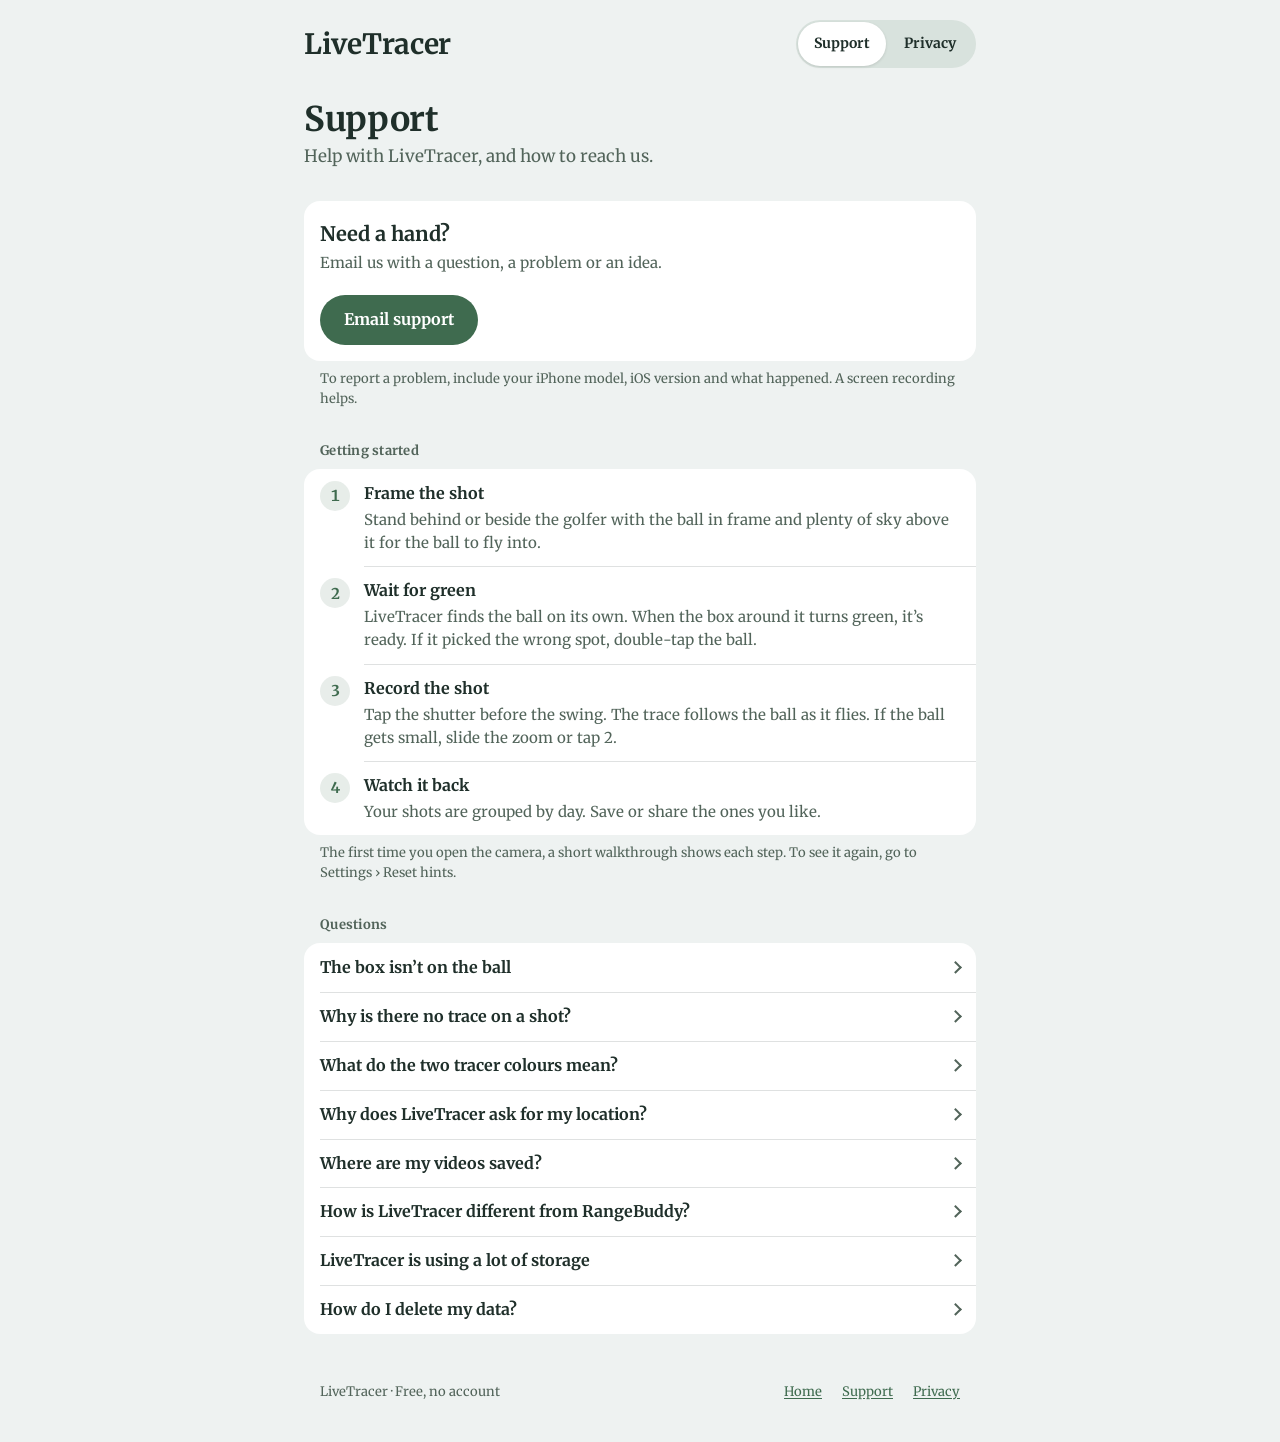
==== support/index.html @ 891c2f06 "[feature]: Add the LiveTracer site: home, support, privacy and get pages Co-Authored-By: Claude Opus" ====
<!doctype html>
<html lang="en">
<head>
<meta charset="utf-8">
<meta name="viewport" content="width=device-width, initial-scale=1, viewport-fit=cover">
<title>Support · LiveTracer</title>
<meta name="description" content="LiveTracer draws your golf shot’s flight as you film it on iPhone. Help, setup tips and how to reach us.">
<meta name="theme-color" content="#EEF2F1" media="(prefers-color-scheme: light)">
<meta name="theme-color" content="#1F2F2A" media="(prefers-color-scheme: dark)">
<link rel="stylesheet" href="../assets/site.css">
</head>
<body>
<a class="skip" href="#main">Skip to content</a>
<div class="page">
  <header class="banner">
    <a class="brand brand-text" href="../">LiveTracer</a>
    <nav class="segmented" aria-label="Pages">
      <a href="./" aria-current="page">Support</a>
      <a href="../privacy/">Privacy</a>
    </nav>
  </header>

  <main id="main">
    <h1 class="title">Support</h1>
    <p class="lede">Help with LiveTracer, and how to reach us.</p>

    <section aria-labelledby="contact-heading">
      <h2 class="visually-hidden" id="contact-heading">Contact</h2>
      <div class="group">
        <div class="hero">
          <div>
            <h3>Need a hand?</h3>
            <p>Email us with a question, a problem or an idea.</p>
          </div>
        </div>
        <div class="actions"><a class="button" href="mailto:keplee99@gmail.com?subject=LiveTracer%20support">Email support</a></div>
      </div>
      <p class="section-footer">To report a problem, include your iPhone model, iOS version and what happened. A screen recording helps.</p>
    </section>

    <section aria-labelledby="start-heading">
      <h2 class="section-header" id="start-heading">Getting started</h2>
      <ol class="group has-icons">
        <li class="row">
          <span class="step-number" aria-hidden="true">1</span>
          <div class="row-body"><p class="row-title">Frame the shot</p><p class="row-text">Stand behind or beside the golfer with the ball in frame and plenty of sky above it for the ball to fly into.</p></div>
        </li>
        <li class="row">
          <span class="step-number" aria-hidden="true">2</span>
          <div class="row-body"><p class="row-title">Wait for green</p><p class="row-text">LiveTracer finds the ball on its own. When the box around it turns green, it’s ready. If it picked the wrong spot, double-tap the ball.</p></div>
        </li>
        <li class="row">
          <span class="step-number" aria-hidden="true">3</span>
          <div class="row-body"><p class="row-title">Record the shot</p><p class="row-text">Tap the shutter before the swing. The trace follows the ball as it flies. If the ball gets small, slide the zoom or tap 2.</p></div>
        </li>
        <li class="row">
          <span class="step-number" aria-hidden="true">4</span>
          <div class="row-body"><p class="row-title">Watch it back</p><p class="row-text">Your shots are grouped by day. Save or share the ones you like.</p></div>
        </li>
      </ol>
      <p class="section-footer">The first time you open the camera, a short walkthrough shows each step. To see it again, go to Settings › Reset hints.</p>
    </section>

    <section aria-labelledby="faq-heading">
      <h2 class="section-header" id="faq-heading">Questions</h2>
      <div class="group">
        <details class="row">
          <summary>The box isn’t on the ball</summary>
          <div class="answer"><p>Double-tap the ball to move the box there. Tap reset to let LiveTracer search on its own again.</p></div>
        </details>
        <details class="row">
          <summary>Why is there no trace on a shot?</summary>
          <div class="answer"><p>The tracer needs to see the ball leave. Wait for the green box before the swing, keep the ball in frame, and avoid filming straight into the sun. Zooming in helps when the ball is far away.</p></div>
        </details>
        <details class="row">
          <summary>What do the two tracer colours mean?</summary>
          <div class="answer"><p><span class="swatch tracer" aria-hidden="true"></span>The tracer colour is where LiveTracer saw the ball.</p><p><span class="swatch projected" aria-hidden="true"></span>Yellow is the projected rest of the flight, estimated from what it saw.</p></div>
        </details>
        <details class="row">
          <summary>Why does LiveTracer ask for my location?</summary>
          <div class="answer"><p>To label each day’s shots with the course or town you were at. It’s optional: say no and your shots simply have no place name. See <a href="../privacy/">Privacy</a>.</p></div>
        </details>
        <details class="row">
          <summary>Where are my videos saved?</summary>
          <div class="answer"><p>In LiveTracer on your iPhone, grouped by day. To keep a copy somewhere else, share a shot or save it to Photos.</p></div>
        </details>
        <details class="row">
          <summary>How is LiveTracer different from RangeBuddy?</summary>
          <div class="answer"><p>LiveTracer is for filming one shot at a time and seeing its trace straight away. <a href="https://lkpklkk.github.io/RangeBuddy-site/">RangeBuddy</a> sits on a stand at the range and clips every swing of a practice session on its own.</p></div>
        </details>
        <details class="row">
          <summary>LiveTracer is using a lot of storage</summary>
          <div class="answer"><p>Videos take space. Delete shots you no longer need, after saving any you want to keep to Photos.</p></div>
        </details>
        <details class="row">
          <summary>How do I delete my data?</summary>
          <div class="answer"><p>Delete shots in the app, or delete LiveTracer from your iPhone to remove everything it stored.</p></div>
        </details>
      </div>
    </section>
  </main>

  <footer class="footer">
    <span>LiveTracer · Free, no account</span>
    <nav aria-label="Footer"><a href="../">Home</a><a href="./">Support</a><a href="../privacy/">Privacy</a></nav>
  </footer>
</div>
</body>
</html>
---- assets/site.css ----
/* LiveTracer site: the app's brand tokens (docs/architecture/brand.md, Original theme) laid out
   like native iOS grouped lists. Sizes are in rem so they follow the reader's text size; on iOS
   Safari `-apple-system-body` makes rem follow Dynamic Type. */

@font-face {
  font-family: "Merriweather";
  src: url("fonts/merriweather-400.woff2") format("woff2");
  font-weight: 400;
  font-style: normal;
  font-display: swap;
}
@font-face {
  font-family: "Merriweather";
  src: url("fonts/merriweather-700.woff2") format("woff2");
  font-weight: 700;
  font-style: normal;
  font-display: swap;
}

/* Brand colour jobs: action, text, secondary text, ground, surface, selection. */
:root {
  color-scheme: light dark;
  --action: #3F6B4F;
  --on-action: #FFFFFF;
  --sage: #8DB09A;
  --text: #1F2F2A;
  --secondary: #52645A;
  --ground: #EEF2F1;
  --surface: #FFFFFF;
  --selection: #B33A0A;
  --tracer: #F05A1A;
  --projected: #FFD60A;
  --separator: rgba(31, 47, 42, 0.14);
  --pill: rgba(63, 107, 79, 0.12);
  --radius-card: 1rem;
  --gutter: max(16px, env(safe-area-inset-left));
  --font: "Merriweather", Georgia, "Times New Roman", serif;
}
@media (prefers-color-scheme: dark) {
  :root:not([data-theme="light"]) {
    --action: #8DB99E;
    --on-action: #1F2F2A;
    --sage: #8DB99E;
    --text: #EEF2F1;
    --secondary: #B9C8BF;
    --ground: #1F2F2A;
    --surface: #293C33;
    --selection: #FF9B6B;
    --separator: rgba(238, 242, 241, 0.16);
    --pill: rgba(141, 185, 158, 0.16);
  }
}
:root[data-theme="dark"] {
  --action: #8DB99E;
  --on-action: #1F2F2A;
  --sage: #8DB99E;
  --text: #EEF2F1;
  --secondary: #B9C8BF;
  --ground: #1F2F2A;
  --surface: #293C33;
  --selection: #FF9B6B;
  --separator: rgba(238, 242, 241, 0.16);
  --pill: rgba(141, 185, 158, 0.16);
}
/* Increase Contrast: secondary text and separators move a step towards the text colour. */
@media (prefers-contrast: more) {
  :root { --secondary: var(--text); --separator: rgba(31, 47, 42, 0.4); }
  @media (prefers-color-scheme: dark) {
    :root:not([data-theme="light"]) { --separator: rgba(238, 242, 241, 0.45); }
  }
}

@supports (font: -apple-system-body) {
  html { font: -apple-system-body; }
}

*, *::before, *::after { box-sizing: border-box; }

body {
  margin: 0;
  background: var(--ground);
  color: var(--text);
  font-family: var(--font);
  font-size: 1rem;
  line-height: 1.55;
  -webkit-text-size-adjust: 100%;
  text-rendering: optimizeLegibility;
}

a { color: var(--action); text-underline-offset: 0.15em; }
a:hover { text-decoration-thickness: 2px; }
:focus-visible { outline: 3px solid var(--action); outline-offset: 2px; border-radius: 6px; }

.skip {
  position: absolute; left: -9999px; top: 0;
  background: var(--surface); color: var(--text); padding: 0.75rem 1rem;
}
.skip:focus { left: var(--gutter); top: 0.5rem; z-index: 2; }

.page {
  max-width: 44rem;
  margin: 0 auto;
  padding: max(1.25rem, env(safe-area-inset-top)) max(var(--gutter), env(safe-area-inset-right))
           max(2.5rem, env(safe-area-inset-bottom)) var(--gutter);
}

/* Banner: the app name in Merriweather (LiveTracer has no logo yet; brand guide). */
.banner { display: flex; flex-wrap: wrap; align-items: center; justify-content: space-between; gap: 1rem; }
.brand { display: inline-flex; align-items: flex-end; gap: 0.3rem; color: var(--text); text-decoration: none; }

/* A native segmented control, as links between the two pages. */
.segmented {
  display: inline-flex;
  padding: 2px;
  border-radius: 999px;
  background: var(--pill);
}
.segmented a {
  min-height: 44px;
  min-width: 5.5rem;
  padding: 0.5rem 1rem;
  display: inline-flex; align-items: center; justify-content: center;
  border-radius: 999px;
  color: var(--text);
  font-size: 0.875rem;
  font-weight: 700;
  text-decoration: none;
}
.segmented a[aria-current="page"] {
  background: var(--surface);
  box-shadow: 0 1px 3px rgba(0, 0, 0, 0.12);
}

/* Large title, like a navigation bar's. */
.title { margin: 2rem 0 0.25rem; font-size: 2.125rem; line-height: 1.15; font-weight: 700; letter-spacing: -0.01em; }
.lede { margin: 0 0 0.5rem; color: var(--secondary); font-size: 1.0625rem; }
.updated { margin: 0; color: var(--secondary); font-size: 0.8125rem; }

/* Inset grouped sections. */
section { margin-top: 2rem; }
.section-header {
  margin: 0 0 0.5rem;
  padding: 0 1rem;
  color: var(--secondary);
  font-size: 0.8125rem;
  font-weight: 700;
  letter-spacing: 0.02em;
}
.section-footer { margin: 0.5rem 0 0; padding: 0 1rem; color: var(--secondary); font-size: 0.8125rem; }
.group {
  margin: 0;
  padding: 0;
  list-style: none;
  background: var(--surface);
  border-radius: var(--radius-card);
  overflow: hidden;
}
.row {
  position: relative;
  display: flex;
  align-items: flex-start;
  gap: 0.875rem;
  min-height: 44px;
  padding: 0.75rem 1rem;
}
/* Separators inset to the text, as in iOS lists. */
.row + .row::before {
  content: "";
  position: absolute;
  top: 0; right: 0; left: var(--separator-inset, 1rem);
  border-top: 1px solid var(--separator);
}
.group.has-icons { --separator-inset: 3.75rem; }
.row-body { flex: 1 1 auto; min-width: 0; }
.row-title { margin: 0; font-weight: 700; }
.row-text { margin: 0.125rem 0 0; color: var(--secondary); font-size: 0.9375rem; }
.row-value { flex: none; color: var(--secondary); }
.row.summary { align-items: center; }

/* A rounded-square icon tile, like Settings rows. */
.tile {
  flex: none;
  width: 1.875rem; height: 1.875rem;
  margin-top: 0.1rem;
  border-radius: 0.5rem;
  display: grid; place-items: center;
  background: var(--action);
  color: var(--on-action);
}
.tile svg { width: 1.125rem; height: 1.125rem; }

.prose { padding: 1rem; }
.prose p { margin: 0; }
.prose p + p, .prose ul { margin-top: 0.75rem; }
.prose ul { padding-left: 1.25rem; margin-bottom: 0; }
.prose li + li { margin-top: 0.375rem; }

/* The highlight card that opens each page. */
.hero { padding: 1.25rem 1rem; display: flex; gap: 1rem; align-items: center; }
.hero h2, .hero h3 { margin: 0; font-size: 1.25rem; line-height: 1.3; }
.visually-hidden {
  position: absolute; width: 1px; height: 1px; overflow: hidden;
  clip: rect(0 0 0 0); clip-path: inset(50%); white-space: nowrap;
}
.hero p { margin: 0.25rem 0 0; color: var(--secondary); font-size: 0.9375rem; }

/* Disclosure rows for questions. */
details.row { display: block; padding: 0; }
details.row summary {
  list-style: none;
  cursor: pointer;
  display: flex; align-items: center; gap: 0.75rem;
  min-height: 44px;
  padding: 0.75rem 1rem;
  font-weight: 700;
}
details.row summary::-webkit-details-marker { display: none; }
details.row summary::after {
  content: "";
  flex: none;
  margin-left: auto;
  width: 0.55rem; height: 0.55rem;
  border-right: 2px solid var(--secondary);
  border-bottom: 2px solid var(--secondary);
  transform: rotate(-45deg);
  transition: transform 0.2s ease;
}
details.row[open] summary::after { transform: rotate(45deg); }
details.row .answer { padding: 0 1rem 1rem; color: var(--secondary); font-size: 0.9375rem; }
details.row .answer p { margin: 0; }
details.row .answer p + p { margin-top: 0.5rem; }

/* Numbered steps. */
.step-number {
  flex: none;
  width: 1.875rem; height: 1.875rem;
  border-radius: 999px;
  display: grid; place-items: center;
  background: var(--pill);
  color: var(--action);
  font-weight: 700;
  font-size: 0.9375rem;
  font-variant-numeric: tabular-nums;
}

/* The tracer's two colours, as in the export badge. */
.swatch { display: inline-block; width: 1rem; height: 0.25rem; border-radius: 2px; vertical-align: middle; margin-right: 0.35rem; }
.swatch.tracer { background: var(--tracer); }
.swatch.projected { background: var(--projected); }

/* The one primary action: a filled capsule. */
.button {
  display: inline-flex; align-items: center; justify-content: center; gap: 0.5rem;
  min-height: 50px;
  padding: 0.75rem 1.5rem;
  border-radius: 999px;
  background: var(--action);
  color: var(--on-action);
  font-weight: 700;
  text-decoration: none;
}
.button:hover { filter: brightness(1.06); text-decoration: none; }
.actions { padding: 0 1rem 1rem; }

.badge {
  display: inline-block;
  padding: 0.25rem 0.625rem;
  border-radius: 999px;
  background: var(--pill);
  color: var(--action);
  font-size: 0.8125rem;
  font-weight: 700;
}

.footer {
  margin-top: 3rem;
  padding: 0 1rem;
  color: var(--secondary);
  font-size: 0.8125rem;
  display: flex; flex-wrap: wrap; gap: 0.5rem 1.25rem; justify-content: space-between;
}
.footer nav { display: flex; gap: 1.25rem; }

@media (max-width: 30rem) {
  .title { font-size: 1.875rem; margin-top: 1.5rem; }
  .segmented { width: 100%; }
  .segmented a { flex: 1 1 0; min-width: 0; }
  .button { width: 100%; }
}

@media (prefers-reduced-motion: reduce) {
  details.row summary::after { transition: none; }
}

/* LiveTracer has no logo yet (brand.md): its name in Merriweather stands in for it. */
.brand-text { font-size: 1.75rem; font-weight: 700; line-height: 1; letter-spacing: -0.01em; padding: 0.4rem 0; }

/* App rows on the home page: a linked row with a chevron, like a navigation list. */
a.row { color: var(--text); text-decoration: none; align-items: center; }
a.row:hover .row-title { text-decoration: underline; text-underline-offset: 0.15em; }
a.row::after {
  content: "";
  flex: none;
  width: 0.5rem; height: 0.5rem;
  border-right: 2px solid var(--secondary);
  border-bottom: 2px solid var(--secondary);
  transform: rotate(-45deg);
}
.group.links { margin-top: 0.75rem; }
a.row .row-title, a.row .row-text { display: block; }
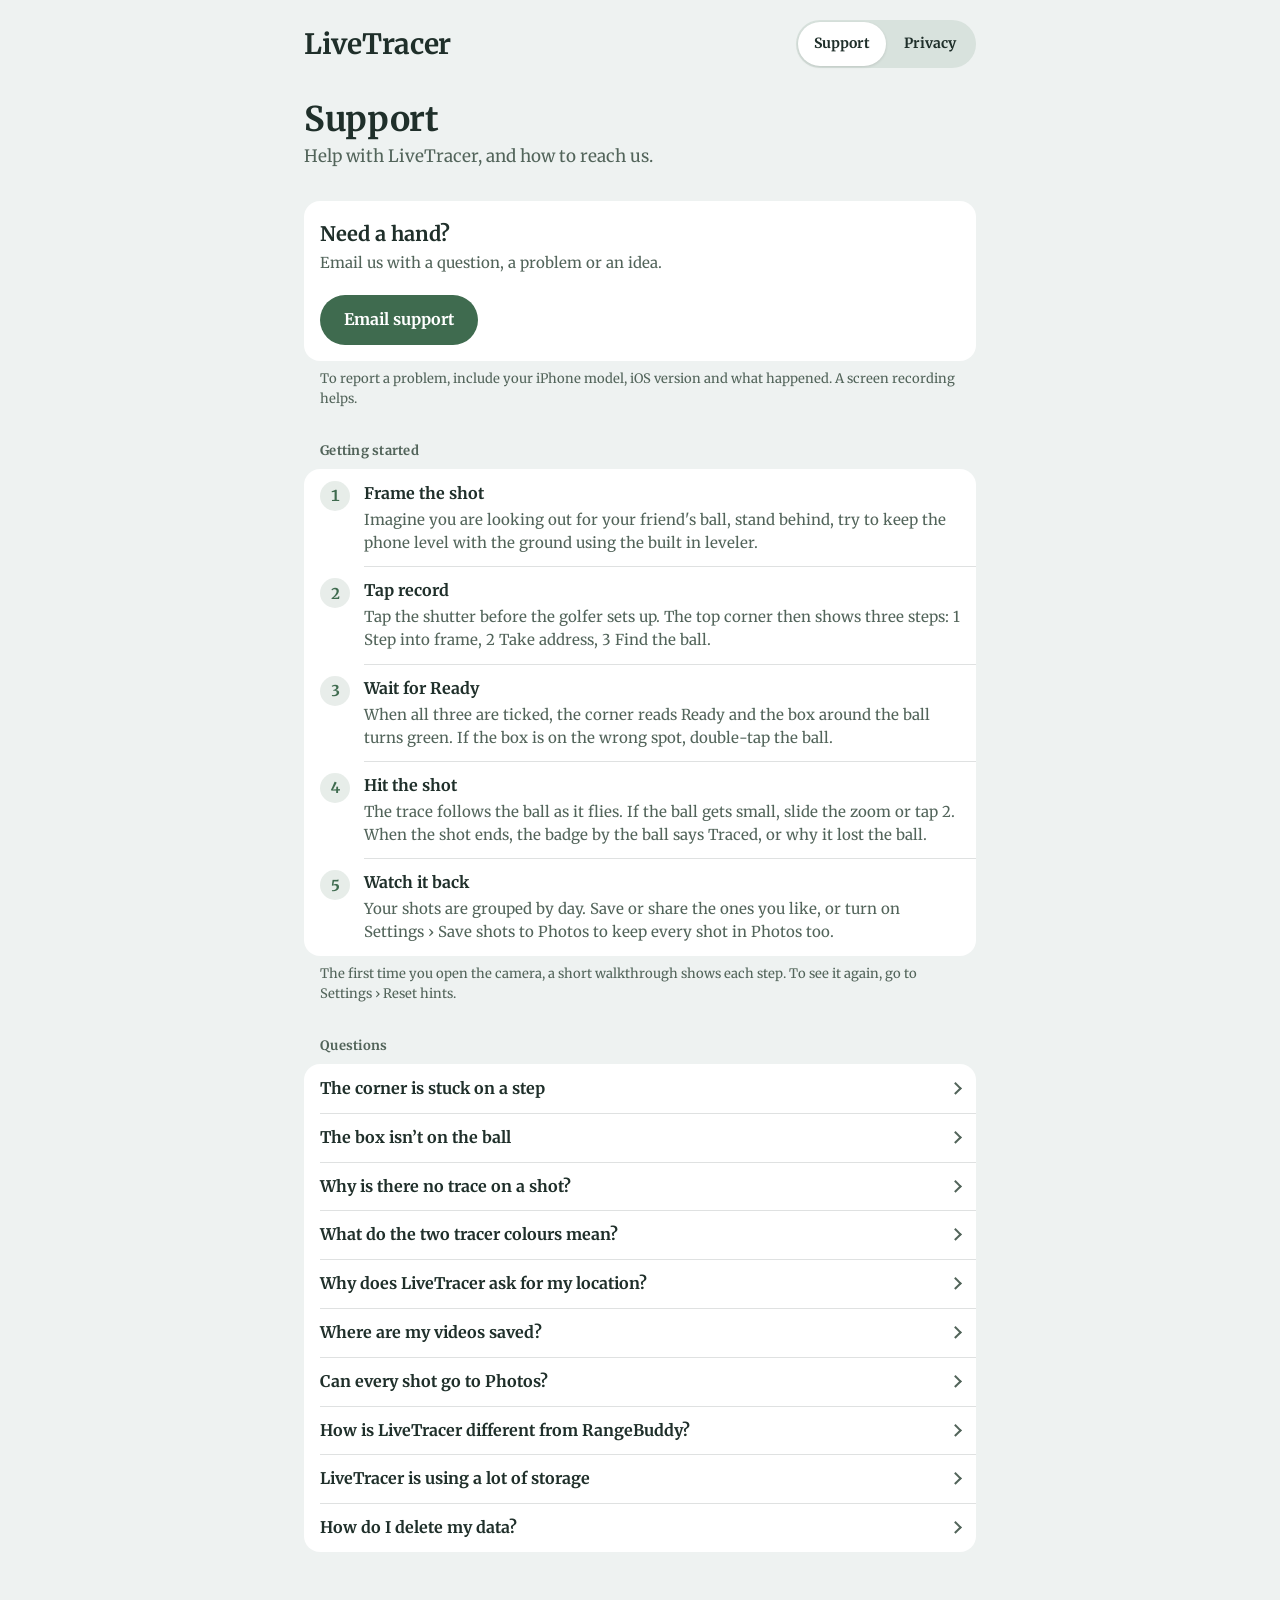
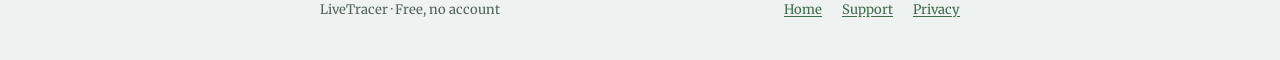
==== commit 2bfaccb9: "[feature]: Write Getting started and Questions from the app's FAQ file The support page's Getting st" ====
--- a/support/index.html
+++ b/support/index.html
@@ -38,24 +38,29 @@
       <p class="section-footer">To report a problem, include your iPhone model, iOS version and what happened. A screen recording helps.</p>
     </section>
 
+    <!-- faq:begin Apps/LiveTracer/LiveTracer/Support/faq.json (generated by Tools/Support/render_site_faq.py; edit the FAQ file, not this) -->
     <section aria-labelledby="start-heading">
       <h2 class="section-header" id="start-heading">Getting started</h2>
       <ol class="group has-icons">
         <li class="row">
           <span class="step-number" aria-hidden="true">1</span>
-          <div class="row-body"><p class="row-title">Frame the shot</p><p class="row-text">Stand behind or beside the golfer with the ball in frame and plenty of sky above it for the ball to fly into.</p></div>
+          <div class="row-body"><p class="row-title">Frame the shot</p><p class="row-text">Imagine you are looking out for your friend's ball, stand behind, try to keep the phone level with the ground using the built in leveler.</p></div>
         </li>
         <li class="row">
           <span class="step-number" aria-hidden="true">2</span>
-          <div class="row-body"><p class="row-title">Wait for green</p><p class="row-text">LiveTracer finds the ball on its own. When the box around it turns green, it’s ready. If it picked the wrong spot, double-tap the ball.</p></div>
+          <div class="row-body"><p class="row-title">Tap record</p><p class="row-text">Tap the shutter before the golfer sets up. The top corner then shows three steps: 1 Step into frame, 2 Take address, 3 Find the ball.</p></div>
         </li>
         <li class="row">
           <span class="step-number" aria-hidden="true">3</span>
-          <div class="row-body"><p class="row-title">Record the shot</p><p class="row-text">Tap the shutter before the swing. The trace follows the ball as it flies. If the ball gets small, slide the zoom or tap 2.</p></div>
+          <div class="row-body"><p class="row-title">Wait for Ready</p><p class="row-text">When all three are ticked, the corner reads Ready and the box around the ball turns green. If the box is on the wrong spot, double-tap the ball.</p></div>
         </li>
         <li class="row">
           <span class="step-number" aria-hidden="true">4</span>
-          <div class="row-body"><p class="row-title">Watch it back</p><p class="row-text">Your shots are grouped by day. Save or share the ones you like.</p></div>
+          <div class="row-body"><p class="row-title">Hit the shot</p><p class="row-text">The trace follows the ball as it flies. If the ball gets small, slide the zoom or tap 2. When the shot ends, the badge by the ball says Traced, or why it lost the ball.</p></div>
+        </li>
+        <li class="row">
+          <span class="step-number" aria-hidden="true">5</span>
+          <div class="row-body"><p class="row-title">Watch it back</p><p class="row-text">Your shots are grouped by day. Save or share the ones you like, or turn on Settings › Save shots to Photos to keep every shot in Photos too.</p></div>
         </li>
       </ol>
       <p class="section-footer">The first time you open the camera, a short walkthrough shows each step. To see it again, go to Settings › Reset hints.</p>
@@ -64,40 +69,49 @@
     <section aria-labelledby="faq-heading">
       <h2 class="section-header" id="faq-heading">Questions</h2>
       <div class="group">
-        <details class="row">
+        <details class="row" id="corner-stuck">
+          <summary>The corner is stuck on a step</summary>
+          <div class="answer"><p>Step into frame: get the golfer’s whole body in the picture. Take address: the golfer stands still over the ball for a moment. Find the ball: if LiveTracer doesn’t find it, double-tap the ball.</p></div>
+        </details>
+        <details class="row" id="box-not-on-ball">
           <summary>The box isn’t on the ball</summary>
           <div class="answer"><p>Double-tap the ball to move the box there. Tap reset to let LiveTracer search on its own again.</p></div>
         </details>
-        <details class="row">
+        <details class="row" id="no-trace">
           <summary>Why is there no trace on a shot?</summary>
-          <div class="answer"><p>The tracer needs to see the ball leave. Wait for the green box before the swing, keep the ball in frame, and avoid filming straight into the sun. Zooming in helps when the ball is far away.</p></div>
+          <div class="answer"><p>The tracer needs to see the ball leave. Wait for Ready and the green box before the swing, keep the ball in frame, and avoid filming straight into the sun. Zooming in helps when the ball is far away.</p><p>If the badge says Camera lost, the picture moved too fast or showed too little background to follow. Move the phone smoothly and keep some ground or trees in view.</p></div>
         </details>
-        <details class="row">
+        <details class="row" id="tracer-colours">
           <summary>What do the two tracer colours mean?</summary>
           <div class="answer"><p><span class="swatch tracer" aria-hidden="true"></span>The tracer colour is where LiveTracer saw the ball.</p><p><span class="swatch projected" aria-hidden="true"></span>Yellow is the projected rest of the flight, estimated from what it saw.</p></div>
         </details>
-        <details class="row">
+        <details class="row" id="location">
           <summary>Why does LiveTracer ask for my location?</summary>
           <div class="answer"><p>To label each day’s shots with the course or town you were at. It’s optional: say no and your shots simply have no place name. See <a href="../privacy/">Privacy</a>.</p></div>
         </details>
-        <details class="row">
+        <details class="row" id="videos-saved">
           <summary>Where are my videos saved?</summary>
           <div class="answer"><p>In LiveTracer on your iPhone, grouped by day. To keep a copy somewhere else, share a shot or save it to Photos.</p></div>
         </details>
-        <details class="row">
+        <details class="row" id="save-to-photos">
+          <summary>Can every shot go to Photos?</summary>
+          <div class="answer"><p>Yes. Turn on Settings › Save shots to Photos. Each shot is saved with its tracer as soon as it’s ready, and stays in LiveTracer too.</p></div>
+        </details>
+        <details class="row" id="vs-rangebuddy">
           <summary>How is LiveTracer different from RangeBuddy?</summary>
           <div class="answer"><p>LiveTracer is for filming one shot at a time and seeing its trace straight away. <a href="https://lkpklkk.github.io/RangeBuddy-site/">RangeBuddy</a> sits on a stand at the range and clips every swing of a practice session on its own.</p></div>
         </details>
-        <details class="row">
+        <details class="row" id="storage">
           <summary>LiveTracer is using a lot of storage</summary>
           <div class="answer"><p>Videos take space. Delete shots you no longer need, after saving any you want to keep to Photos.</p></div>
         </details>
-        <details class="row">
+        <details class="row" id="delete-data">
           <summary>How do I delete my data?</summary>
           <div class="answer"><p>Delete shots in the app, or delete LiveTracer from your iPhone to remove everything it stored.</p></div>
         </details>
       </div>
     </section>
+    <!-- faq:end -->
   </main>
 
   <footer class="footer">
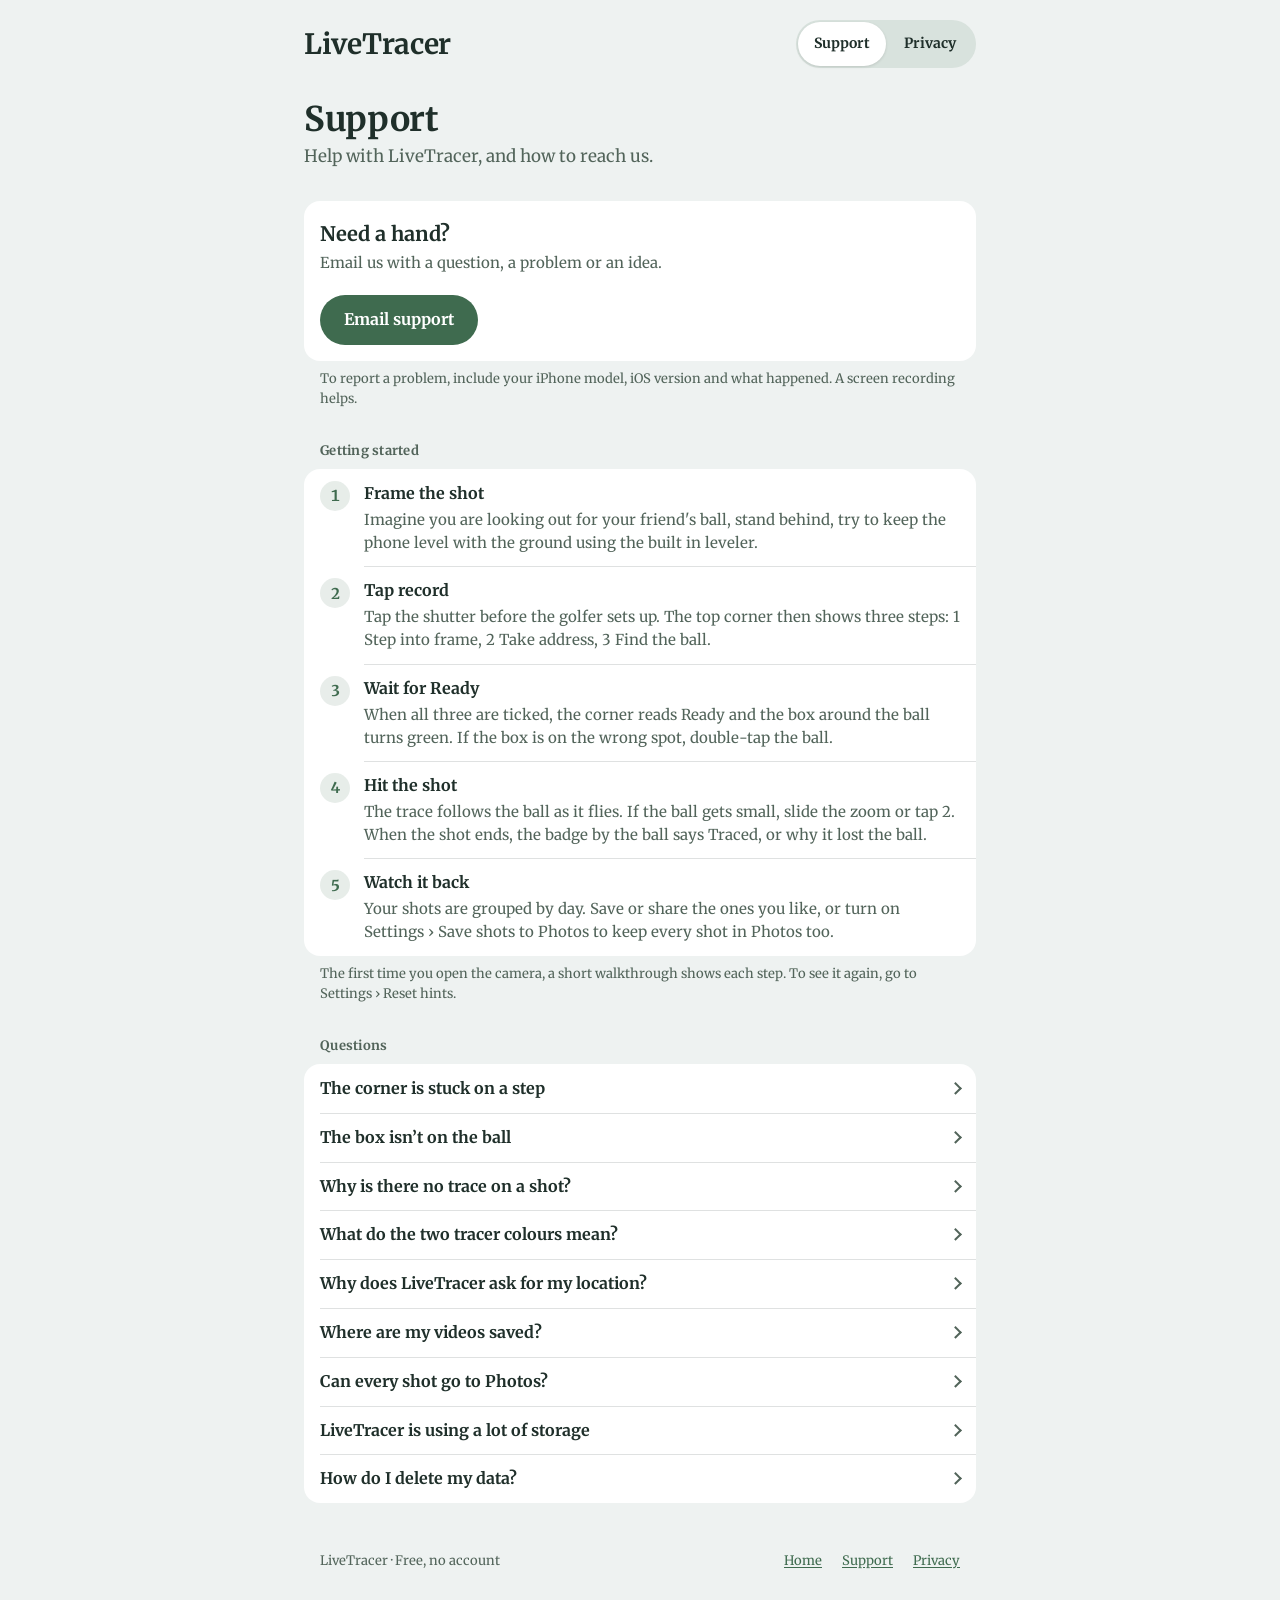
==== commit 9311a66f: "[feature]: Drop the RangeBuddy comparison from the LiveTracer FAQ Re-rendered from SimpleTracer's Su" ====
--- a/support/index.html
+++ b/support/index.html
@@ -97,10 +97,6 @@
           <summary>Can every shot go to Photos?</summary>
           <div class="answer"><p>Yes. Turn on Settings › Save shots to Photos. Each shot is saved with its tracer as soon as it’s ready, and stays in LiveTracer too.</p></div>
         </details>
-        <details class="row" id="vs-rangebuddy">
-          <summary>How is LiveTracer different from RangeBuddy?</summary>
-          <div class="answer"><p>LiveTracer is for filming one shot at a time and seeing its trace straight away. <a href="https://lkpklkk.github.io/RangeBuddy-site/">RangeBuddy</a> sits on a stand at the range and clips every swing of a practice session on its own.</p></div>
-        </details>
         <details class="row" id="storage">
           <summary>LiveTracer is using a lot of storage</summary>
           <div class="answer"><p>Videos take space. Delete shots you no longer need, after saving any you want to keep to Photos.</p></div>
